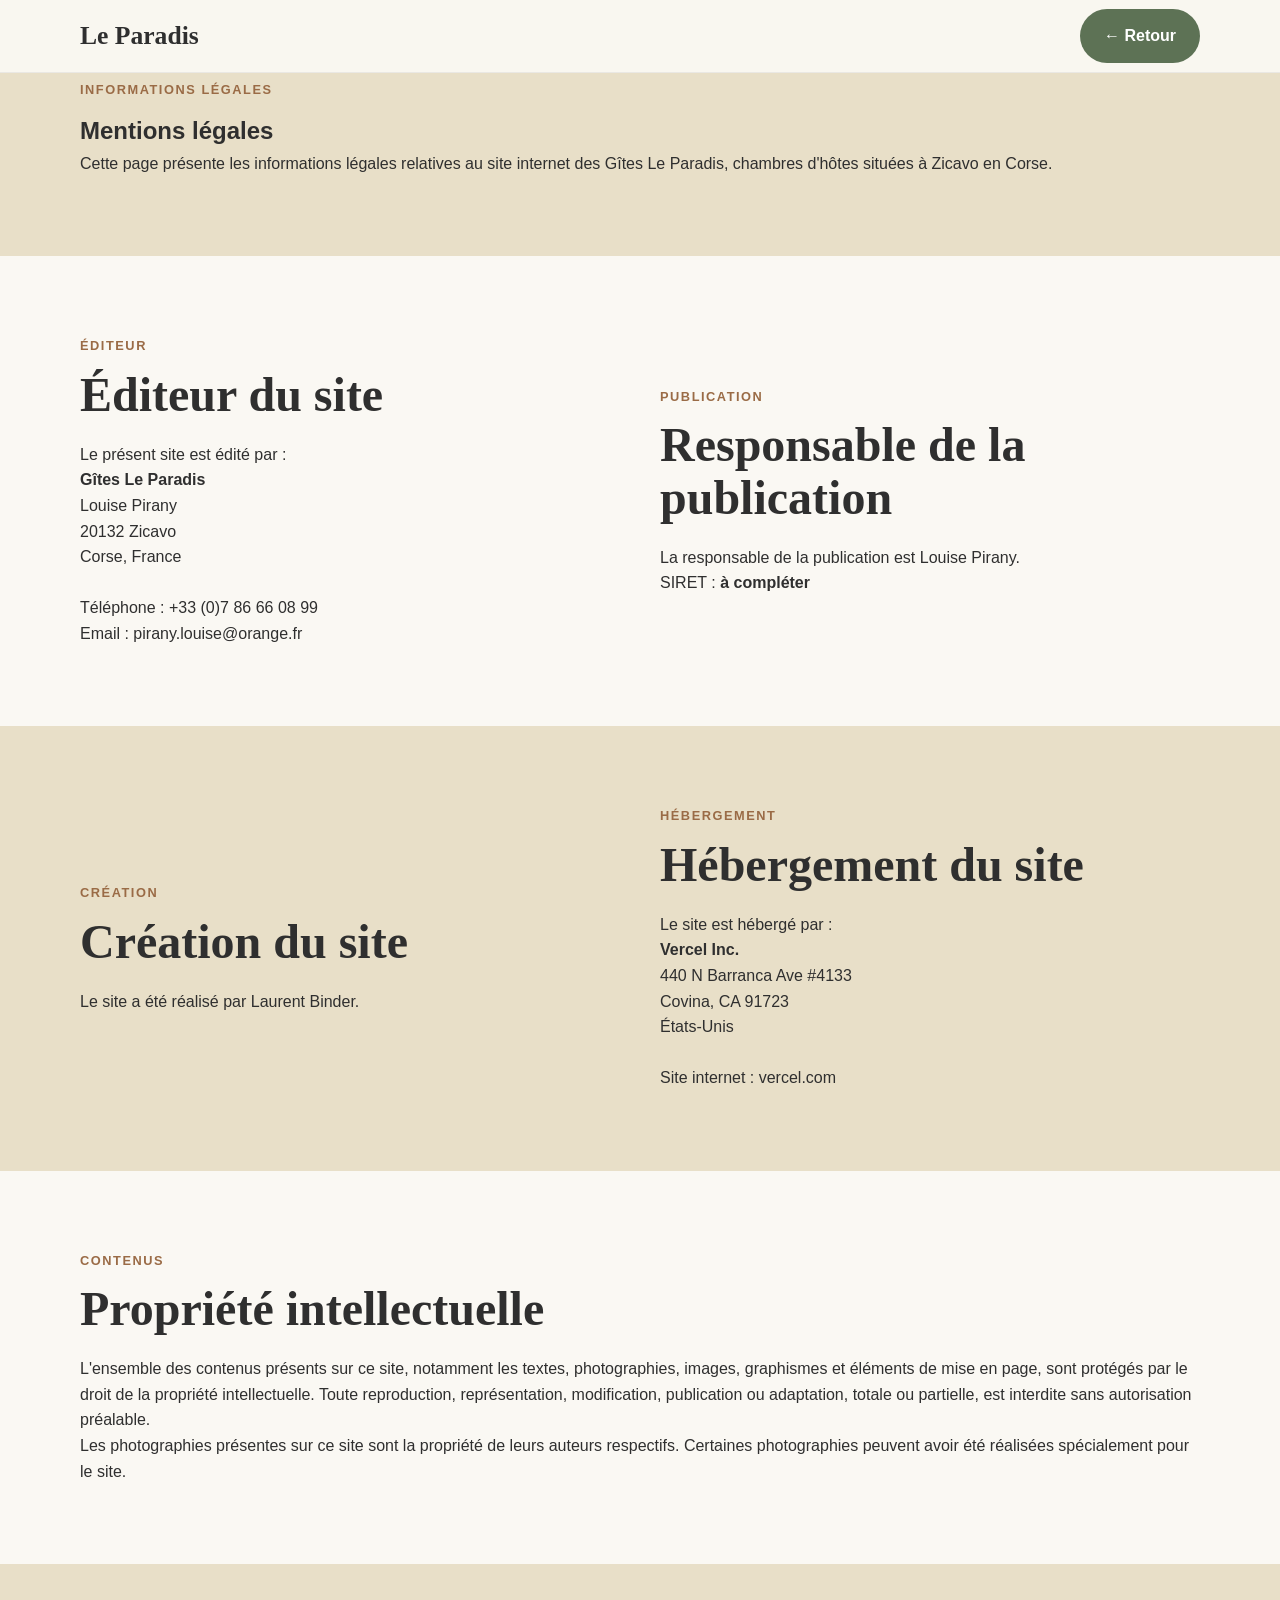
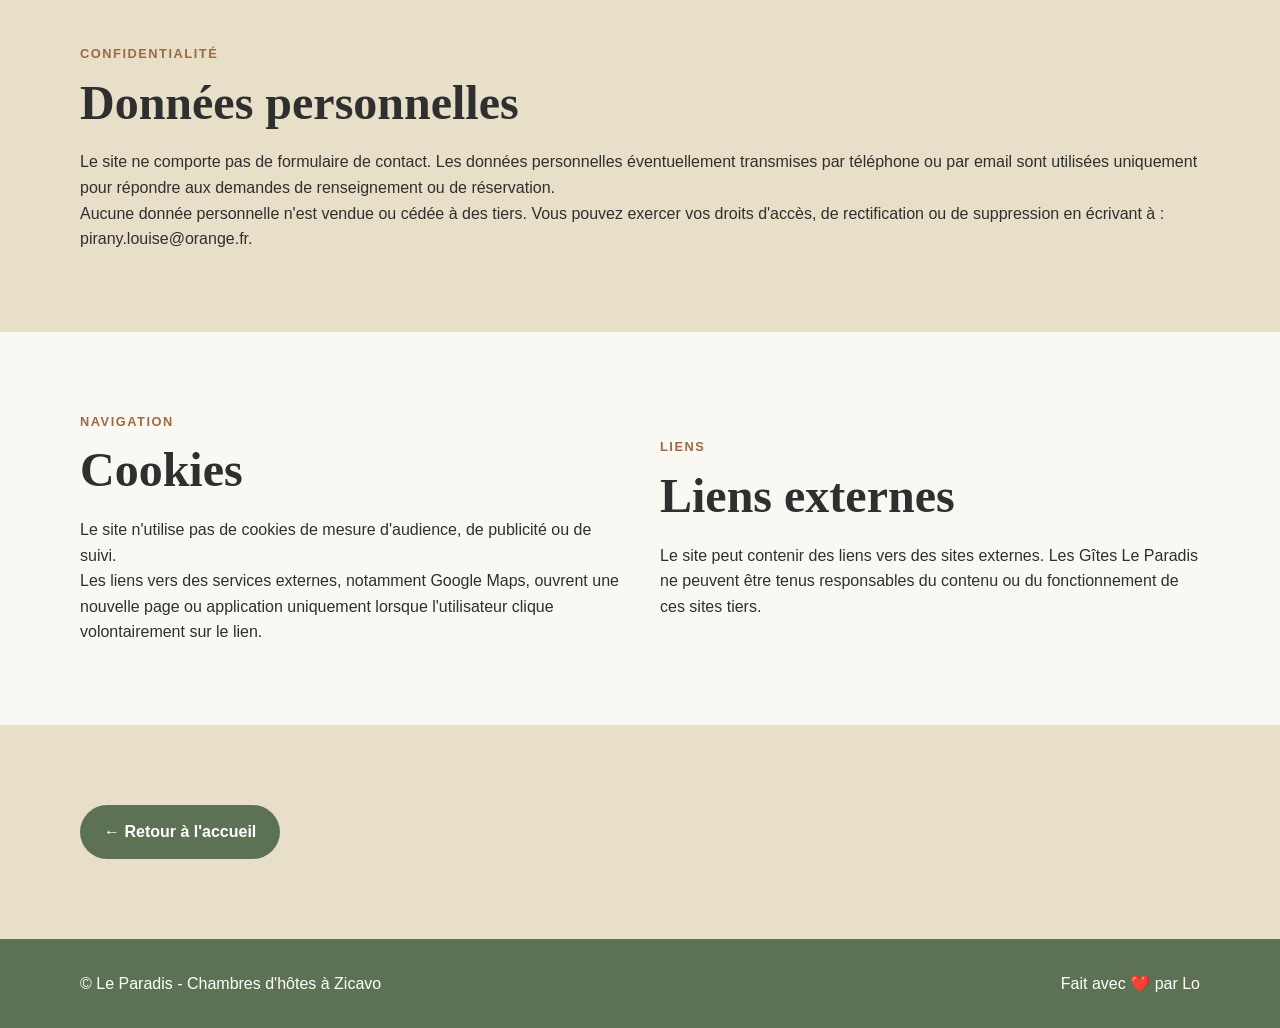
==== mentions-legales.html @ a9f0d7c9 "add mention legales page" ====
<!DOCTYPE html>
<html lang="fr">

<head>
    <meta charset="UTF-8" />
    <meta name="viewport" content="width=device-width, initial-scale=1.0" />

    <title>Mentions légales - Le Paradis, chambres d'hôtes à Zicavo</title>
    <meta name="description" content="Mentions légales du site Le Paradis, chambres d'hôtes à Zicavo en Corse." />

    <link rel="stylesheet" href="css/style.css" />
</head>

<body>

    <header class="site-header">
        <div class="container header-inner">
            <a href="index.html#accueil" class="logo">Le Paradis</a>

            <a href="index.html#accueil" class="btn btn-primary">← Retour</a>
        </div>
    </header>

    <main>
        <section class="section section-alt">
            <div class="container">
                <!-- <a href="index.html#accueil" class="btn btn-secondary">← Retour</a> -->

                <p class="eyebrow">Informations légales</p>
                <h1>Mentions légales</h1>
                <p>
                    Cette page présente les informations légales relatives au site internet des Gîtes Le Paradis,
                    chambres d'hôtes situées à Zicavo en Corse.
                </p>
            </div>
        </section>

        <section class="section">
            <div class="container grid-2">
                <div>
                    <p class="eyebrow">Éditeur</p>
                    <h2>Éditeur du site</h2>
                    <p>
                        Le présent site est édité par :<br>
                        <strong>Gîtes Le Paradis</strong><br>
                        Louise Pirany<br>
                        20132 Zicavo<br>
                        Corse, France<br><br>
                        Téléphone : +33 (0)7 86 66 08 99<br>
                        Email : <a href="mailto:pirany.louise@orange.fr">pirany.louise@orange.fr</a>
                    </p>
                </div>

                <div>
                    <p class="eyebrow">Publication</p>
                    <h2>Responsable de la publication</h2>
                    <p>
                        La responsable de la publication est Louise Pirany.
                    </p>

                    <p>
                        SIRET : <strong>à compléter</strong>
                    </p>
                </div>
            </div>
        </section>

        <section class="section section-alt">
            <div class="container grid-2">
                <div>
                    <p class="eyebrow">Création</p>
                    <h2>Création du site</h2>
                    <p>
                        Le site a été réalisé par
                        <a href="https://lo1176.github.io/laurentbinder-portfolio/" target="_blank"
                            rel="noopener noreferrer">
                            Laurent Binder.
                        </a>
                    </p>
                </div>

                <div>
                    <p class="eyebrow">Hébergement</p>
                    <h2>Hébergement du site</h2>
                    <p>
                        Le site est hébergé par :<br>
                        <strong>Vercel Inc.</strong><br>
                        440 N Barranca Ave #4133<br>
                        Covina, CA 91723<br>
                        États-Unis<br><br>
                        Site internet :
                        <a href="https://vercel.com" target="_blank" rel="noopener noreferrer">vercel.com</a>
                    </p>
                </div>
            </div>
        </section>

        <section class="section">
            <div class="container">
                <p class="eyebrow">Contenus</p>
                <h2>Propriété intellectuelle</h2>
                <p>
                    L'ensemble des contenus présents sur ce site, notamment les textes, photographies, images,
                    graphismes et éléments de mise en page, sont protégés par le droit de la propriété intellectuelle.
                    Toute reproduction, représentation, modification, publication ou adaptation, totale ou partielle,
                    est interdite sans autorisation préalable.
                </p>

                <p>
                    Les photographies présentes sur ce site sont la propriété de leurs auteurs respectifs.
                    Certaines photographies peuvent avoir été réalisées spécialement pour le site.
                </p>
            </div>
        </section>

        <section class="section section-alt">
            <div class="container">
                <p class="eyebrow">Confidentialité</p>
                <h2>Données personnelles</h2>
                <p>
                    Le site ne comporte pas de formulaire de contact. Les données personnelles éventuellement transmises
                    par téléphone ou par email sont utilisées uniquement pour répondre aux demandes de renseignement ou
                    de réservation.
                </p>

                <p>
                    Aucune donnée personnelle n'est vendue ou cédée à des tiers. Vous pouvez exercer vos droits d'accès,
                    de rectification ou de suppression en écrivant à :
                    <a href="mailto:pirany.louise@orange.fr">pirany.louise@orange.fr</a>.
                </p>
            </div>
        </section>

        <section class="section">
            <div class="container grid-2">
                <div>
                    <p class="eyebrow">Navigation</p>
                    <h2>Cookies</h2>
                    <p>
                        Le site n'utilise pas de cookies de mesure d'audience, de publicité ou de suivi.
                    </p>
                    <p>
                        Les liens vers des services externes, notamment Google Maps, ouvrent une nouvelle page ou
                        application uniquement lorsque l'utilisateur clique volontairement sur le lien.
                    </p>
                </div>

                <div>
                    <p class="eyebrow">Liens</p>
                    <h2>Liens externes</h2>
                    <p>
                        Le site peut contenir des liens vers des sites externes. Les Gîtes Le Paradis ne peuvent être
                        tenus responsables du contenu ou du fonctionnement de ces sites tiers.
                    </p>
                </div>
            </div>
        </section>

        <section class="section section-alt">
            <div class="container">
                <a href="index.html#accueil" class="btn btn-primary">← Retour à l'accueil</a>
            </div>
        </section>
    </main>

    <footer class="site-footer">
        <div class="container footer-inner">
            <p>© Le Paradis - Chambres d'hôtes à Zicavo</p>
            <!-- <a href="mentions-legales.html">Mentions légales</a> -->
            <a href="https://lo1176.github.io/laurentbinder-portfolio/" target="_blank" rel="noopener noreferrer">
                Fait avec ❤️ par Lo
            </a>
        </div>
    </footer>

    <script src="js/main.js"></script>
</body>

</html>
---- css/style.css ----
:root {
  --color-primary: #5d7255;
  --color-secondary: #e8dfc8;
  --color-accent: #9a6b46;

  --color-text: #2f2f2f;
  --color-muted: #6f6f6f;
  --color-background: #faf8f3;
  --color-white: #ffffff;

  --font-heading: Georgia, serif;
  --font-body: Arial, sans-serif;

  --container-width: 1120px;
  --radius: 18px;
  --shadow: 0 10px 30px rgba(0, 0, 0, 0.08);

  --space-xs: 8px;
  --space-sm: 16px;
  --space-md: 24px;
  --space-lg: 40px;
  --space-xl: 80px;

  --header-height: 72px;
}

/* Reset */
* {
  margin: 0;
  padding: 0;
  box-sizing: border-box;
}

html {
  scroll-behavior: smooth;
}

body {
  font-family: var(--font-body);
  color: var(--color-text);
  background: var(--color-background);
  line-height: 1.6;
}

img {
  max-width: 100%;
  display: block;
}

a {
  color: inherit;
  text-decoration: none;
}

/* Layout */
.container {
  width: min(100% - 32px, var(--container-width));
  margin-inline: auto;
}

.section {
  padding-block: var(--space-xl);
}

.section-alt {
  background: var(--color-secondary);
}

.grid-2 {
  display: grid;
  gap: var(--space-lg);
  align-items: center;
}

@media (min-width: 768px) {
  .grid-2 {
    grid-template-columns: repeat(2, 1fr);
  }
}

/* Header */
.site-header {
  position: fixed;
  top: 0;
  z-index: 10;
  width: 100%;
  background: rgba(250, 248, 243, 0.95);
  backdrop-filter: blur(8px);
  border-bottom: 1px solid rgba(0, 0, 0, 0.06);
}

.header-inner {
  min-height: var(--header-height);
  display: flex;
  align-items: center;
  justify-content: space-between;
  gap: var(--space-sm);
}

.logo {
  font-family: var(--font-heading);
  font-size: 1.6rem;
  font-weight: bold;
}

.site-nav {
  display: none;
  gap: var(--space-md);
}

.site-nav a {
  font-size: 0.95rem;
}

.nav-toggle {
  background: none;
  border: 0;
  font-size: 1.8rem;
  cursor: pointer;
}

.site-nav.is-open {
  display: flex;
  position: absolute;
  top: var(--header-height);
  left: 0;
  right: 0;
  flex-direction: column;
  background: var(--color-background);
  padding: var(--space-md);
}

@media (min-width: 768px) {
  .site-nav {
    display: flex;
  }

  .nav-toggle {
    display: none;
  }
}

/* Hero */
.hero {
  min-height: 100vh;
  padding: 120px 24px var(--space-xl);
  display: grid;
  place-items: center;
  text-align: center;
  color: var(--color-white);
  background:
    linear-gradient(rgba(0, 0, 0, 0.35), rgba(0, 0, 0, 0.35)),
    url("../images/hero/hero.webp") center / cover no-repeat;
}

.hero-content {
  max-width: 760px;
}

.hero .eyebrow {
  color: #ed8b3d;
  text-shadow: 0 1px 3px rgba(0,0,0,0.4);
}

.hero h1 {
  margin: 12px 0 20px;
  font-family: var(--font-heading);
  font-size: clamp(3rem, 9vw, 6rem);
  line-height: 1;
  text-shadow: 0 2px 8px rgba(0, 0, 0, 0.35);
}

.hero p:not(.eyebrow) {
  margin-bottom: var(--space-md);
  font-size: 1.2rem;
}

/* Text */
h2 {
  margin-bottom: 20px;
  font-family: var(--font-heading);
  font-size: clamp(2rem, 5vw, 3rem);
  line-height: 1.1;
}

h3 {
  margin: 18px 0 8px;
  font-family: var(--font-heading);
  font-size: 1.5rem;
}

.eyebrow {
  margin-bottom: 12px;
  color: var(--color-accent);
  font-size: 0.8rem;
  font-weight: bold;
  letter-spacing: 0.12em;
  text-transform: uppercase;
}

/* Buttons */
.btn {
  display: inline-block;
  padding: 14px 24px;
  border-radius: 999px;
  font-weight: bold;
  transition: 0.25s ease;
}

.btn-primary {
  background: var(--color-primary);
  color: var(--color-white);
}

.btn-secondary {
  background: var(--color-white);
  color: var(--color-primary);
}

.btn:hover {
  transform: translateY(-2px);
}

/* Button containers */
.contact-links {
  display: flex;
  flex-wrap: wrap;
  gap: var(--space-sm);
  margin-top: var(--space-md);
}

.hero-content .btn {
  margin-top: 0;
}

/* Cards */
.cards {
  display: grid;
  gap: var(--space-md);
  margin-top: 32px;
}

@media (min-width: 768px) {
  .cards {
    grid-template-columns: repeat(3, 1fr);
  }
}

.card {
  background: var(--color-white);
  padding: 18px;
  border-radius: var(--radius);
  box-shadow: var(--shadow);
}

.card-image,
.gallery div {
  min-height: 240px;
  border-radius: var(--radius);
  background: #d8d0bf;
  display: grid;
  place-items: center;
  overflow: hidden;
  color: var(--color-muted);
}

.card-image {
  aspect-ratio: 4 / 3;
}

.image-placeholder {
  overflow: hidden;
  border-radius: var(--radius);
  box-shadow: var(--shadow);
  aspect-ratio: 1 / 1;
}

.card-image img,
.image-placeholder img,
.section-image,
.gallery img {
  width: 100%;
  height: 100%;
  object-fit: cover;
  display: block;
}

/* Gallery */
.gallery {
  display: grid;
  gap: var(--space-sm);
  margin-top: 32px;
}

@media (min-width: 768px) {
  .gallery {
    grid-template-columns: repeat(3, 1fr);
  }
}

/* Footer */
.site-footer {
  background: var(--color-primary);
  color: var(--color-white);
  padding-block: 32px;
}

.footer-inner {
  display: flex;
  flex-direction: column;
  gap: 12px;
}

@media (min-width: 768px) {
  .footer-inner {
    flex-direction: row;
    justify-content: space-between;
    align-items: center;
  }
}
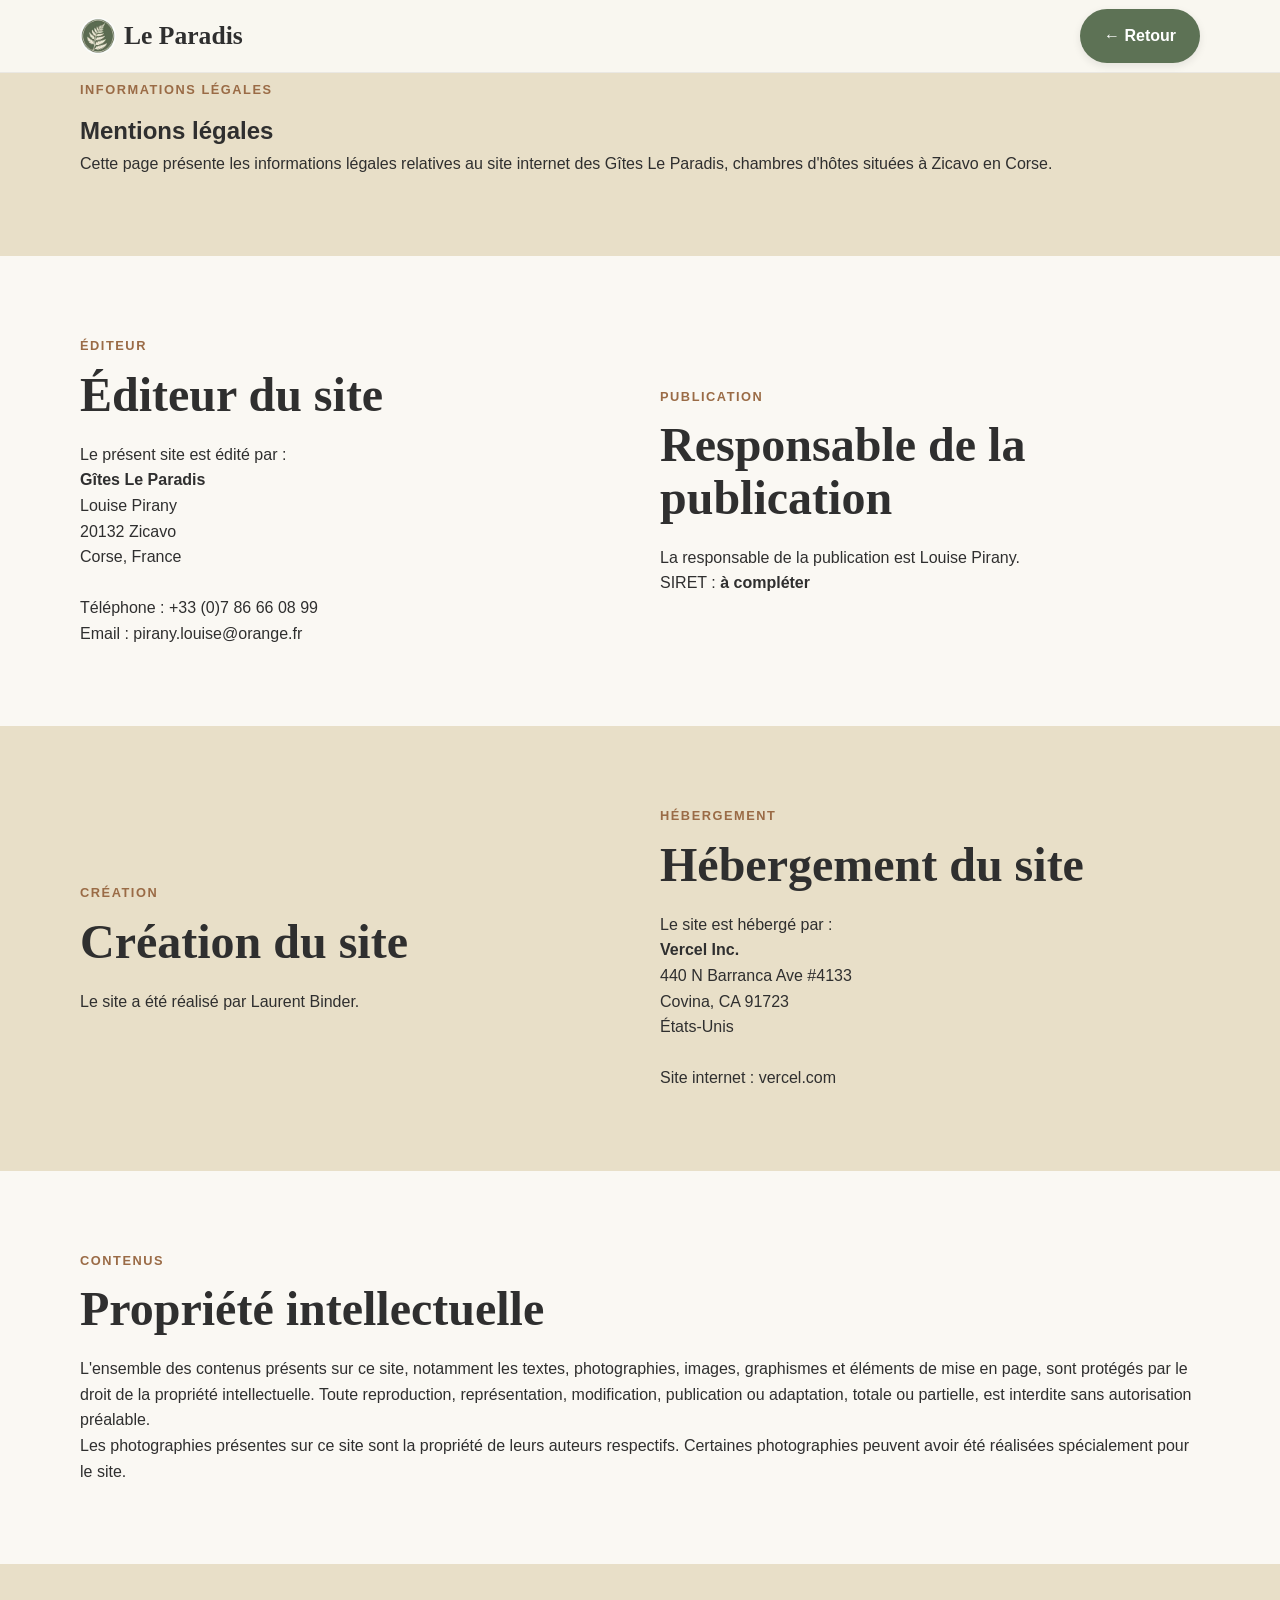
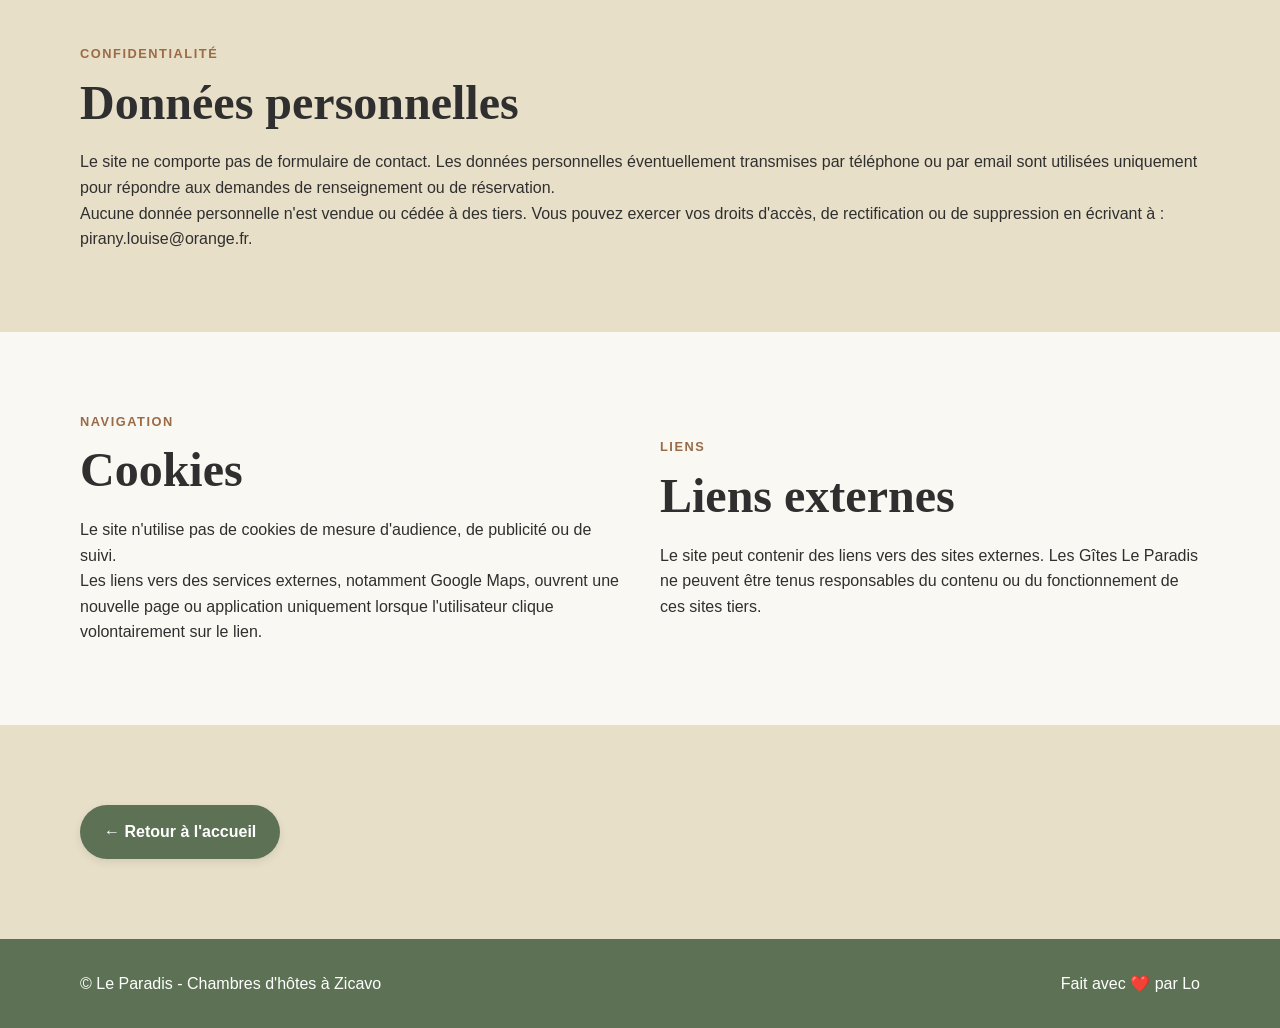
==== commit 8afde296: "add logo" ====
--- a/mentions-legales.html
+++ b/mentions-legales.html
@@ -8,6 +8,13 @@
     <title>Mentions légales - Le Paradis, chambres d'hôtes à Zicavo</title>
     <meta name="description" content="Mentions légales du site Le Paradis, chambres d'hôtes à Zicavo en Corse." />
 
+    <link rel="apple-touch-icon" sizes="180x180" href="favicon/apple-icon-180x180.png">
+
+    <link rel="icon" type="image/png" sizes="32x32" href="favicon/favicon-32x32.png">
+    <link rel="icon" href="favicon/favicon.ico">
+
+    <meta name="theme-color" content="#5d7255">
+
     <link rel="stylesheet" href="css/style.css" />
 </head>
 
@@ -15,7 +22,10 @@
 
     <header class="site-header">
         <div class="container header-inner">
-            <a href="index.html#accueil" class="logo">Le Paradis</a>
+            <a href="index.html#accueil" class="logo">
+                <img src="images/logo/logo-le-paradis.webp" alt="" aria-hidden="true">
+                <span>Le Paradis</span>
+            </a>
 
             <a href="index.html#accueil" class="btn btn-primary">← Retour</a>
         </div>
--- a/css/style.css
+++ b/css/style.css
@@ -42,6 +42,11 @@
   line-height: 1.6;
 }
 
+html,
+body {
+  overflow-x: hidden;
+}
+
 img {
   max-width: 100%;
   display: block;
@@ -72,7 +77,7 @@
   align-items: center;
 }
 
-@media (min-width: 768px) {
+@media (min-width: 1024px) {
   .grid-2 {
     grid-template-columns: repeat(2, 1fr);
   }
@@ -98,18 +103,38 @@
 }
 
 .logo {
+  display: flex;
+  align-items: center;
+  gap: var(--space-xs);
   font-family: var(--font-heading);
   font-size: 1.6rem;
   font-weight: bold;
+
+  transition: opacity 0.25s ease;
+}
+
+.logo:hover {
+  opacity: 0.9;
+    transform: translateY(-1px);
+
+}
+
+.logo img {
+  width: 36px;
+  height: 36px;
+  border-radius: 50%;
+  flex-shrink: 0;
 }
 
 .site-nav {
   display: none;
   gap: var(--space-md);
+  align-items: center;
 }
 
 .site-nav a {
   font-size: 0.95rem;
+  white-space: nowrap;
 }
 
 .nav-toggle {
@@ -128,9 +153,11 @@
   flex-direction: column;
   background: var(--color-background);
   padding: var(--space-md);
-}
-
-@media (min-width: 768px) {
+  box-shadow: var(--shadow);
+  gap: var(--space-sm);
+}
+
+@media (min-width: 1024px) {
   .site-nav {
     display: flex;
   }
@@ -143,7 +170,8 @@
 /* Hero */
 .hero {
   min-height: 100vh;
-  padding: 120px 24px var(--space-xl);
+  width: 100%;
+  padding: 120px var(--space-sm) var(--space-xl);
   display: grid;
   place-items: center;
   text-align: center;
@@ -154,12 +182,14 @@
 }
 
 .hero-content {
+  width: 100%;
   max-width: 760px;
 }
 
 .hero .eyebrow {
   color: #ed8b3d;
   text-shadow: 0 1px 3px rgba(0,0,0,0.4);
+  font-size: 1.2rem;
 }
 
 .hero h1 {
@@ -205,6 +235,9 @@
   border-radius: 999px;
   font-weight: bold;
   transition: 0.25s ease;
+  max-width: 100%;
+  text-align: center;
+  box-shadow: 0 3px 8px rgba(0, 0, 0, 0.09);
 }
 
 .btn-primary {
@@ -219,6 +252,7 @@
 
 .btn:hover {
   transform: translateY(-2px);
+  box-shadow: 0 6px 16px rgba(0, 0, 0, 0.12);
 }
 
 /* Button containers */
@@ -236,26 +270,35 @@
 /* Cards */
 .cards {
   display: grid;
+  grid-template-columns: minmax(0, 1fr);
   gap: var(--space-md);
   margin-top: 32px;
 }
 
-@media (min-width: 768px) {
+@media (min-width: 1024px) {
   .cards {
-    grid-template-columns: repeat(3, 1fr);
+    grid-template-columns: repeat(3, minmax(0, 1fr));
   }
 }
 
 .card {
+  min-width: 0;
+  width: 100%;
+  overflow: hidden;
   background: var(--color-white);
-  padding: 18px;
+  padding: var(--space-sm);
   border-radius: var(--radius);
   box-shadow: var(--shadow);
 }
 
+.card h3,
+.card p {
+  overflow-wrap: break-word;
+}
+
 .card-image,
 .gallery div {
-  min-height: 240px;
+  /* min-height: 240px; */
   border-radius: var(--radius);
   background: #d8d0bf;
   display: grid;
@@ -292,7 +335,7 @@
   margin-top: 32px;
 }
 
-@media (min-width: 768px) {
+@media (min-width: 1024px) {
   .gallery {
     grid-template-columns: repeat(3, 1fr);
   }
@@ -311,7 +354,7 @@
   gap: 12px;
 }
 
-@media (min-width: 768px) {
+@media (min-width: 1024px) {
   .footer-inner {
     flex-direction: row;
     justify-content: space-between;
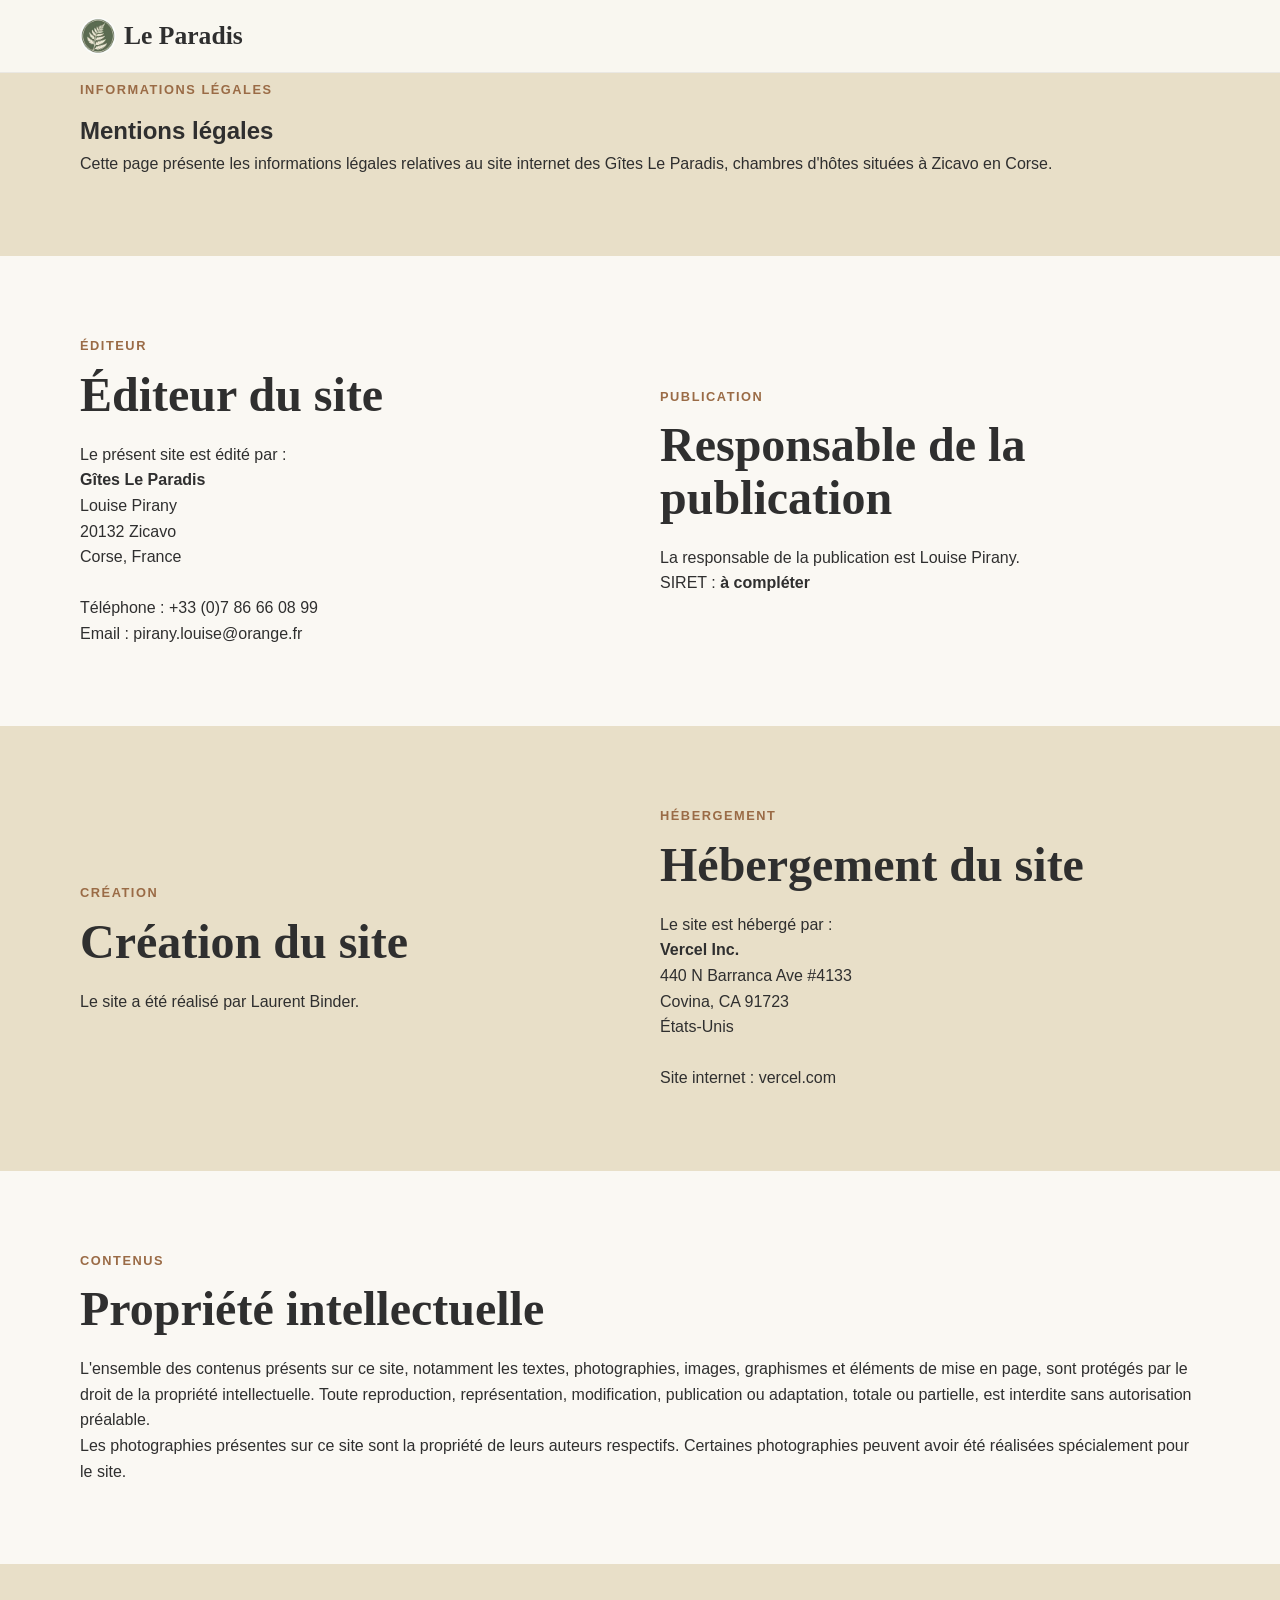
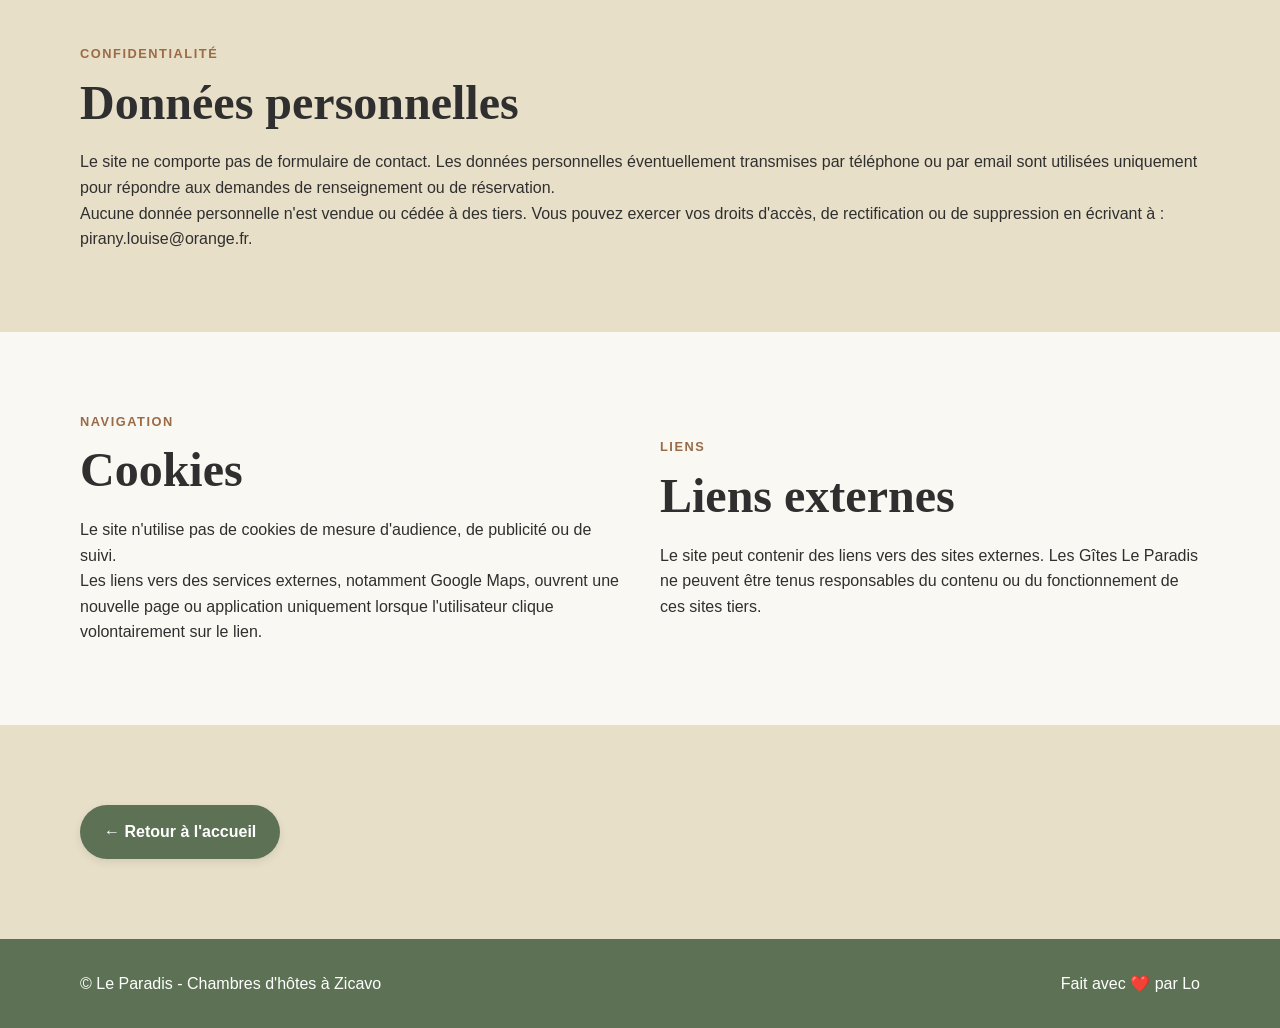
==== commit 1bb18a8c: "remove return btn" ====
--- a/mentions-legales.html
+++ b/mentions-legales.html
@@ -26,15 +26,12 @@
                 <img src="images/logo/logo-le-paradis.webp" alt="" aria-hidden="true">
                 <span>Le Paradis</span>
             </a>
-
-            <a href="index.html#accueil" class="btn btn-primary">← Retour</a>
         </div>
     </header>
 
     <main>
         <section class="section section-alt">
             <div class="container">
-                <!-- <a href="index.html#accueil" class="btn btn-secondary">← Retour</a> -->
 
                 <p class="eyebrow">Informations légales</p>
                 <h1>Mentions légales</h1>
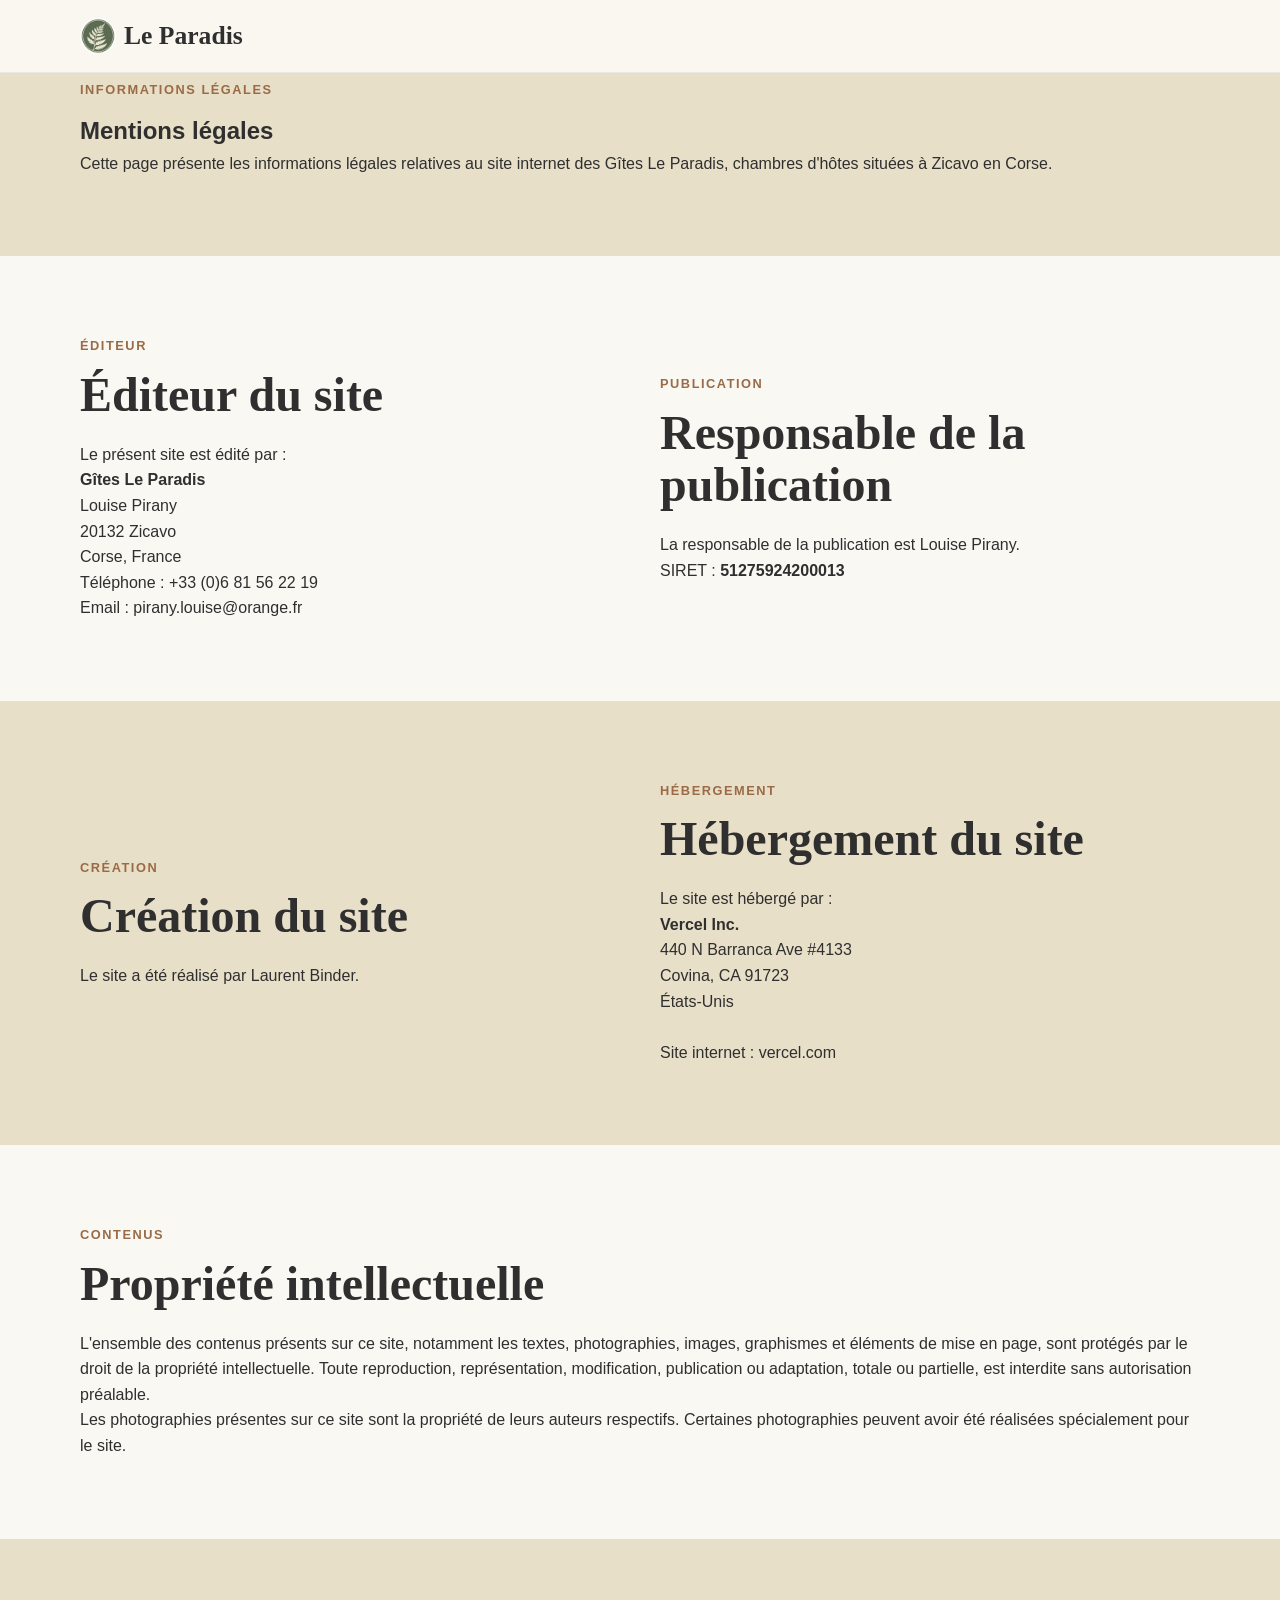
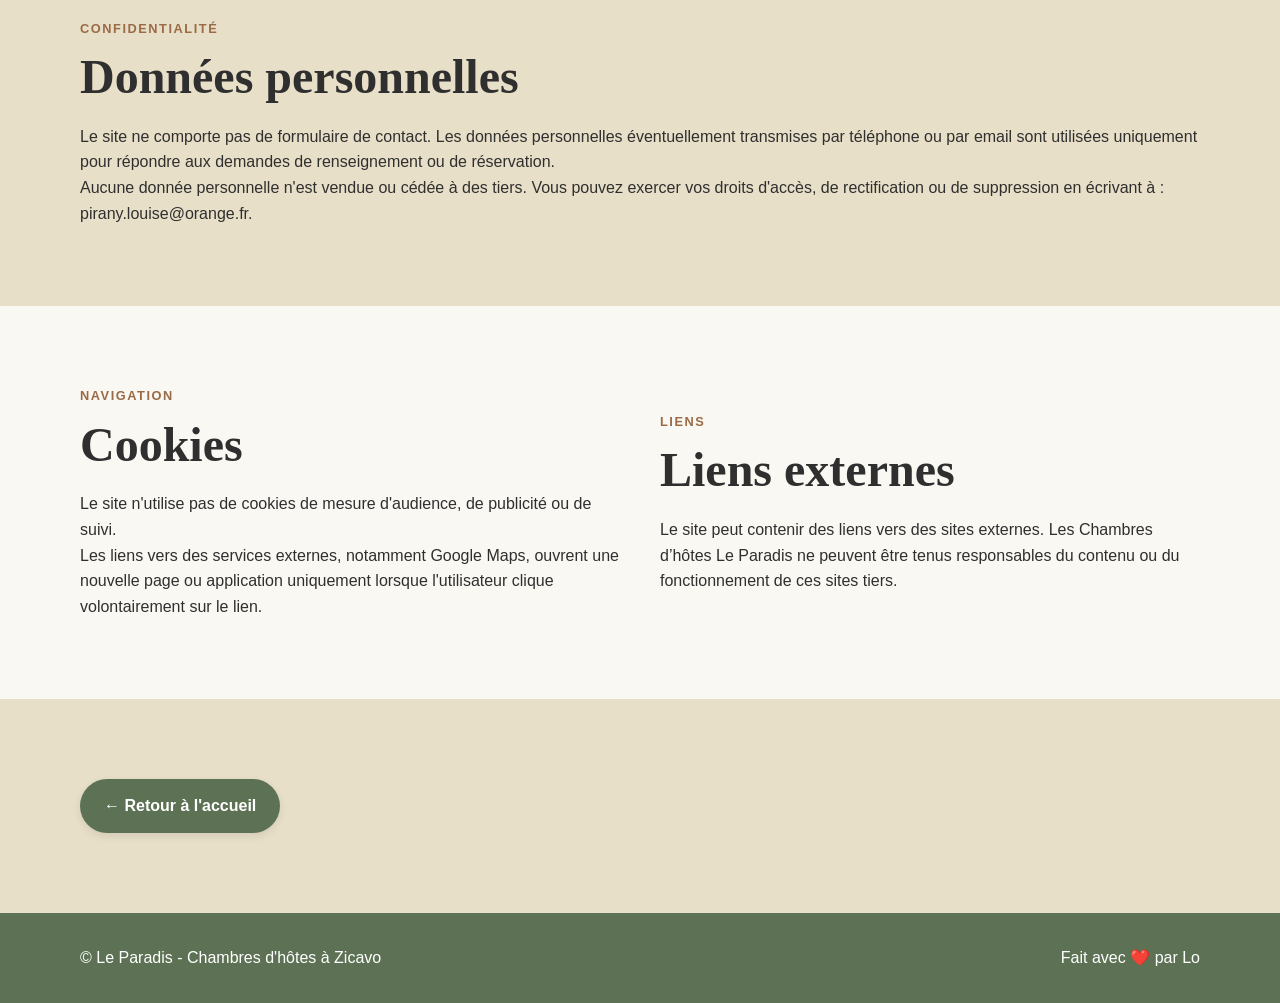
==== commit 0fa64b1d: "add client modifications" ====
--- a/mentions-legales.html
+++ b/mentions-legales.html
@@ -52,8 +52,8 @@
                         <strong>Gîtes Le Paradis</strong><br>
                         Louise Pirany<br>
                         20132 Zicavo<br>
-                        Corse, France<br><br>
-                        Téléphone : +33 (0)7 86 66 08 99<br>
+                        Corse, France<br>
+                        Téléphone : +33 (0)6 81 56 22 19<br>
                         Email : <a href="mailto:pirany.louise@orange.fr">pirany.louise@orange.fr</a>
                     </p>
                 </div>
@@ -66,7 +66,7 @@
                     </p>
 
                     <p>
-                        SIRET : <strong>à compléter</strong>
+                        SIRET : <strong>51275924200013</strong>
                     </p>
                 </div>
             </div>
@@ -156,7 +156,8 @@
                     <p class="eyebrow">Liens</p>
                     <h2>Liens externes</h2>
                     <p>
-                        Le site peut contenir des liens vers des sites externes. Les Gîtes Le Paradis ne peuvent être
+                        Le site peut contenir des liens vers des sites externes. Les Chambres d’hôtes Le Paradis ne
+                        peuvent être
                         tenus responsables du contenu ou du fonctionnement de ces sites tiers.
                     </p>
                 </div>
--- a/css/style.css
+++ b/css/style.css
@@ -75,12 +75,6 @@
   display: grid;
   gap: var(--space-lg);
   align-items: center;
-}
-
-@media (min-width: 1024px) {
-  .grid-2 {
-    grid-template-columns: repeat(2, 1fr);
-  }
 }
 
 /* Header */
@@ -155,16 +149,6 @@
   padding: var(--space-md);
   box-shadow: var(--shadow);
   gap: var(--space-sm);
-}
-
-@media (min-width: 1024px) {
-  .site-nav {
-    display: flex;
-  }
-
-  .nav-toggle {
-    display: none;
-  }
 }
 
 /* Hero */
@@ -275,12 +259,6 @@
   margin-top: 32px;
 }
 
-@media (min-width: 1024px) {
-  .cards {
-    grid-template-columns: repeat(3, minmax(0, 1fr));
-  }
-}
-
 .card {
   min-width: 0;
   width: 100%;
@@ -328,6 +306,23 @@
   display: block;
 }
 
+/* video */
+.meal-video {
+  width: 100%;
+  max-width: 600px;
+  margin-inline: auto;
+  text-align: center;
+}
+
+.meal-video video {
+  width: 100%;
+  aspect-ratio: 1;
+  object-fit: cover;
+  display: block;
+  border-radius: var(--radius);
+  box-shadow: var(--shadow);
+}
+
 /* Gallery */
 .gallery {
   display: grid;
@@ -335,10 +330,17 @@
   margin-top: 32px;
 }
 
-@media (min-width: 1024px) {
-  .gallery {
-    grid-template-columns: repeat(3, 1fr);
-  }
+/* Links */
+.link {
+  color: var(--color-primary);
+  font-weight: 600;
+  text-decoration: underline;
+  text-underline-offset: 3px;
+  transition: opacity 0.25s ease;
+}
+
+.link:hover {
+  opacity: 0.7;
 }
 
 /* Footer */
@@ -354,10 +356,31 @@
   gap: 12px;
 }
 
+/* Desktop responsive */
 @media (min-width: 1024px) {
+  .grid-2 {
+    grid-template-columns: repeat(2, 1fr);
+  }
+
+  .site-nav {
+    display: flex;
+  }
+
+  .nav-toggle {
+    display: none;
+  }
+
+  .cards {
+    grid-template-columns: repeat(3, minmax(0, 1fr));
+  }
+
+    .gallery {
+    grid-template-columns: repeat(3, minmax(0, 1fr));
+  }
+
   .footer-inner {
     flex-direction: row;
     justify-content: space-between;
     align-items: center;
   }
-}
+}
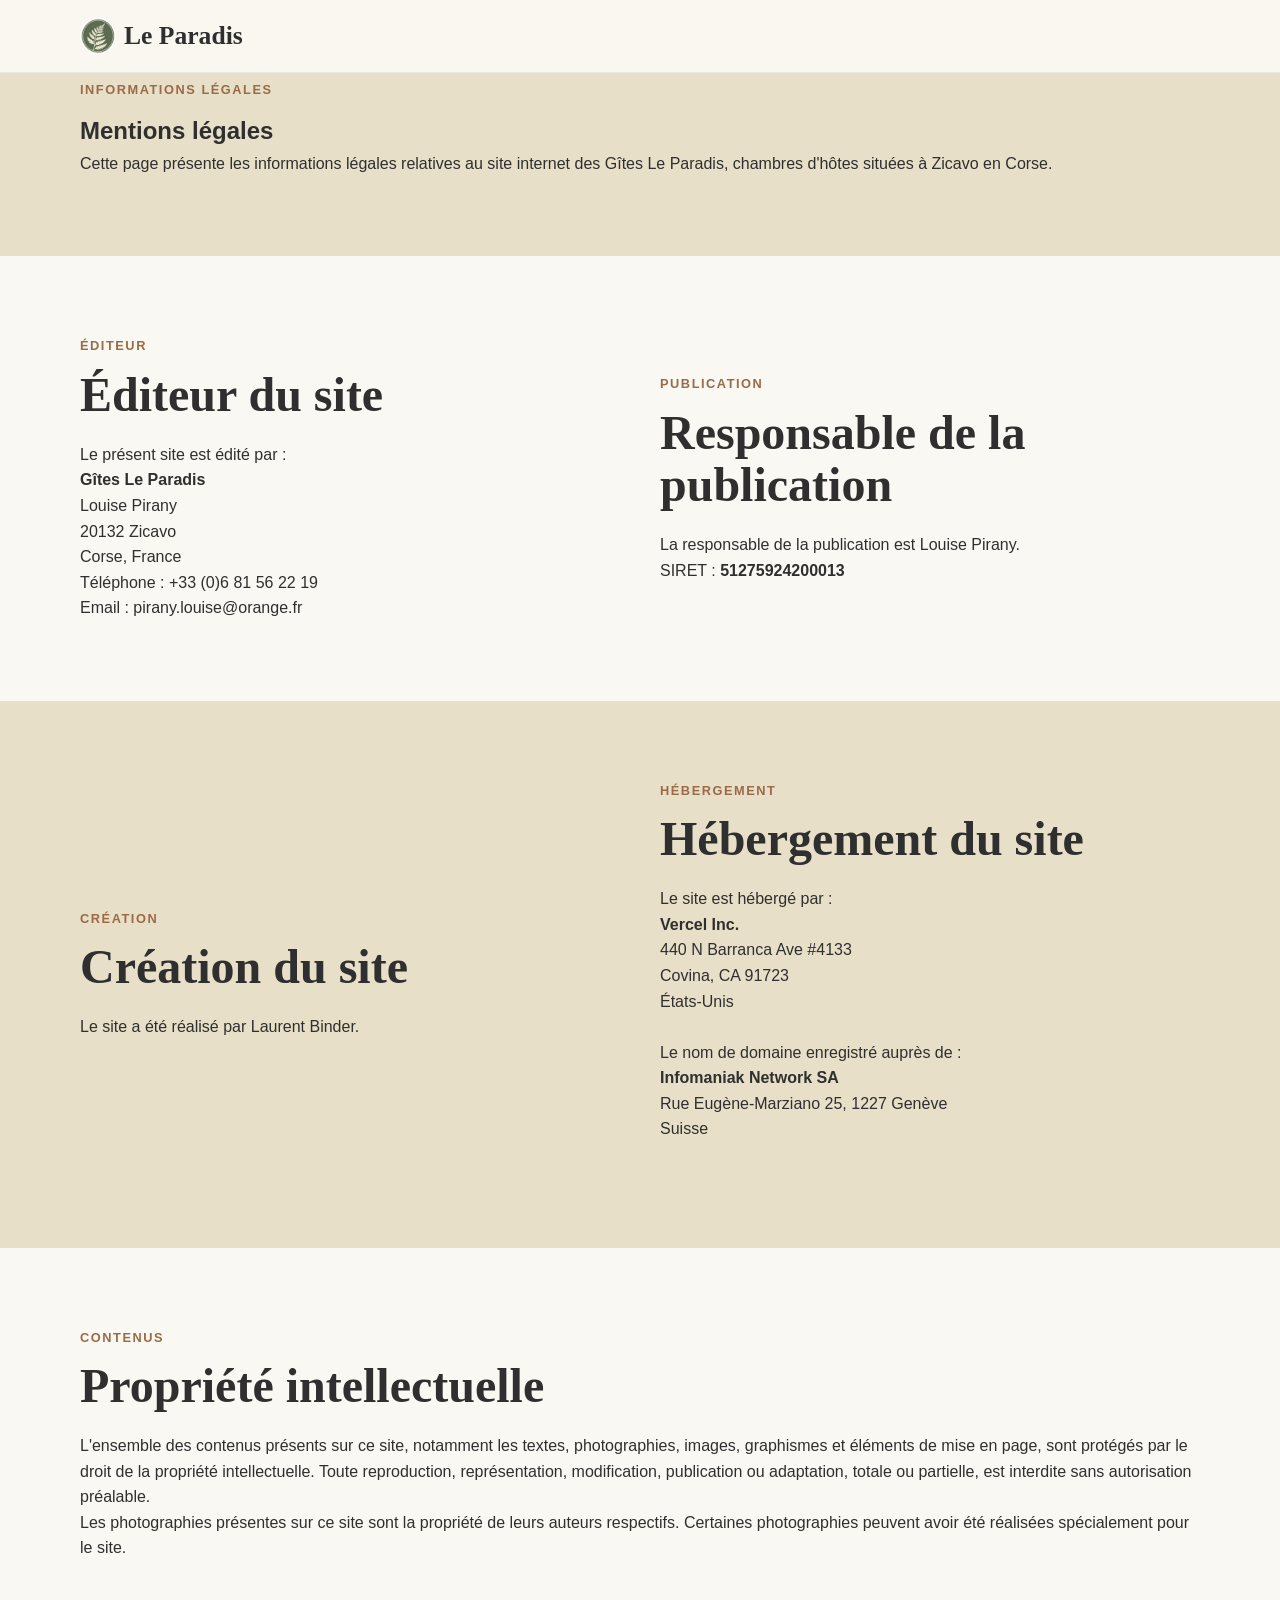
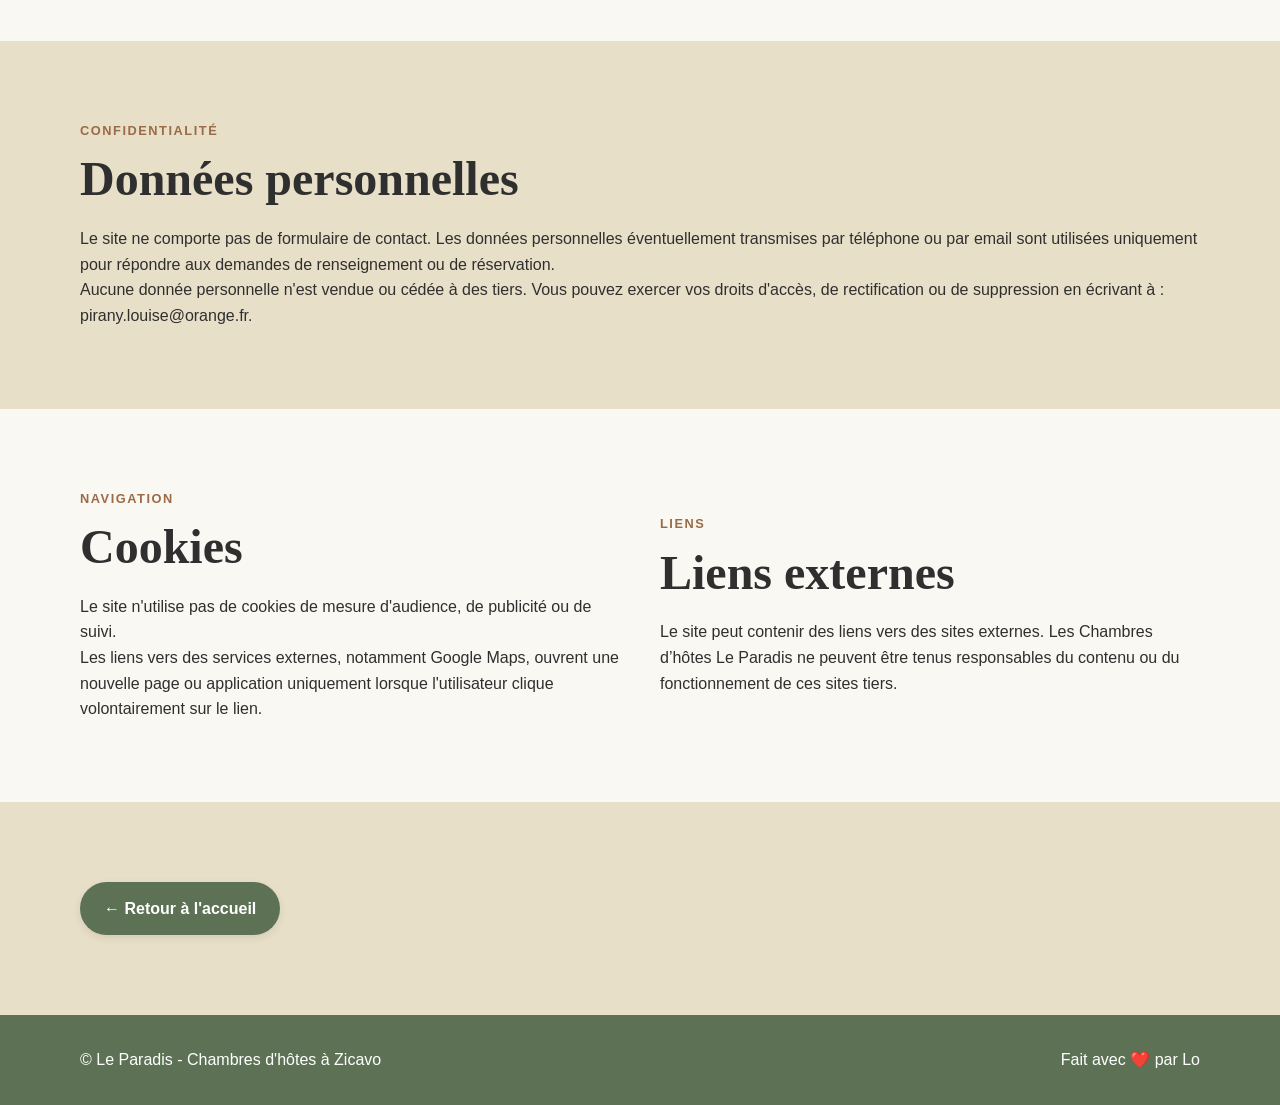
==== commit 4d01f9b9: "SEO" ====
--- a/mentions-legales.html
+++ b/mentions-legales.html
@@ -3,15 +3,50 @@
 
 <head>
     <meta charset="UTF-8" />
+    <meta name="author" content="Laurent Binder">
     <meta name="viewport" content="width=device-width, initial-scale=1.0" />
 
-    <title>Mentions légales - Le Paradis, chambres d'hôtes à Zicavo</title>
+    <title>Mentions légales - Le Paradis</title>
+
     <meta name="description" content="Mentions légales du site Le Paradis, chambres d'hôtes à Zicavo en Corse." />
 
-    <link rel="apple-touch-icon" sizes="180x180" href="favicon/apple-icon-180x180.png">
-
-    <link rel="icon" type="image/png" sizes="32x32" href="favicon/favicon-32x32.png">
-    <link rel="icon" href="favicon/favicon.ico">
+    <link rel="canonical" href="https://www.zicavo-paradis.com/mentions-legales.html">
+
+    <meta name="robots" content="index,follow">
+
+    <!-- Open Graph -->
+    <meta property="og:type" content="website">
+    <meta property="og:locale" content="fr_FR">
+    <meta property="og:site_name" content="Le Paradis">
+    <meta property="og:title" content="Mentions légales - Le Paradis">
+    <meta property="og:description" content="Mentions légales du site Le Paradis, chambres d'hôtes à Zicavo en Corse.">
+    <meta property="og:url" content="https://www.zicavo-paradis.com/mentions-legales.html">
+
+    <meta property="og:image" content="https://www.zicavo-paradis.com/images/hero/og-image.jpg">
+    <meta property="og:image:width" content="1200">
+    <meta property="og:image:height" content="630">
+    <meta property="og:image:alt" content="Le Paradis, chambres d'hôtes à Zicavo en Corse">
+    <meta property="og:image:type" content="image/jpeg">
+
+    <!-- Twitter -->
+    <meta name="twitter:card" content="summary_large_image">
+    <meta name="twitter:title" content="Mentions légales - Le Paradis">
+    <meta name="twitter:description" content="Mentions légales du site Le Paradis.">
+    <meta name="twitter:image" content="https://www.zicavo-paradis.com/images/hero/og-image.jpg">
+
+    <!-- Google Search Console -->
+    <meta name="google-site-verification" content="hQBMCWync4iagclk3ut2VJacP6yPPVTmnJKgUmj8FFs" />
+
+    <!-- Favicons -->
+    <link rel="icon" type="image/png" href="/favicon/favicon-96x96.png" sizes="96x96">
+
+    <link rel="icon" type="image/svg+xml" href="/favicon/favicon.svg">
+
+    <link rel="icon" type="image/png" href="/favicon/favicon-32x32.png" sizes="32x32">
+
+    <link rel="apple-touch-icon" href="/favicon/apple-icon-180x180.png" sizes="180x180">
+
+    <link rel="icon" href="/favicon/favicon.ico" sizes="any">
 
     <meta name="theme-color" content="#5d7255">
 
@@ -91,12 +126,18 @@
                     <h2>Hébergement du site</h2>
                     <p>
                         Le site est hébergé par :<br>
-                        <strong>Vercel Inc.</strong><br>
+                        <strong><a href="https://vercel.com" target="_blank" rel="noopener noreferrer">Vercel</a>
+                            Inc.</strong><br>
                         440 N Barranca Ave #4133<br>
                         Covina, CA 91723<br>
                         États-Unis<br><br>
-                        Site internet :
-                        <a href="https://vercel.com" target="_blank" rel="noopener noreferrer">vercel.com</a>
+                    </p>
+                    <p>
+                        Le nom de domaine enregistré auprès de :<br>
+                        <strong><a href="https://www.infomaniak.com" target="_blank"
+                                rel="noopener noreferrer">Infomaniak</a> Network SA</strong><br>
+                        Rue Eugène-Marziano 25, 1227 Genève<br>
+                        Suisse<br><br>
                     </p>
                 </div>
             </div>
--- a/css/style.css
+++ b/css/style.css
@@ -2,11 +2,13 @@
   --color-primary: #5d7255;
   --color-secondary: #e8dfc8;
   --color-accent: #9a6b46;
+  --color-rating: #ed8b3d;
 
   --color-text: #2f2f2f;
   --color-muted: #6f6f6f;
   --color-background: #faf8f3;
   --color-white: #ffffff;
+
 
   --font-heading: Georgia, serif;
   --font-body: Arial, sans-serif;
@@ -251,6 +253,12 @@
   margin-top: 0;
 }
 
+/* discover-section */
+.discover-content {
+  display: grid;
+  gap: var(--space-lg);
+}
+
 /* Cards */
 .cards {
   display: grid;
@@ -304,6 +312,12 @@
   height: 100%;
   object-fit: cover;
   display: block;
+}
+
+.rating {
+  color: var(--color-rating);
+  font-size: 1.2rem;
+  letter-spacing: 0.1em;
 }
 
 /* video */
